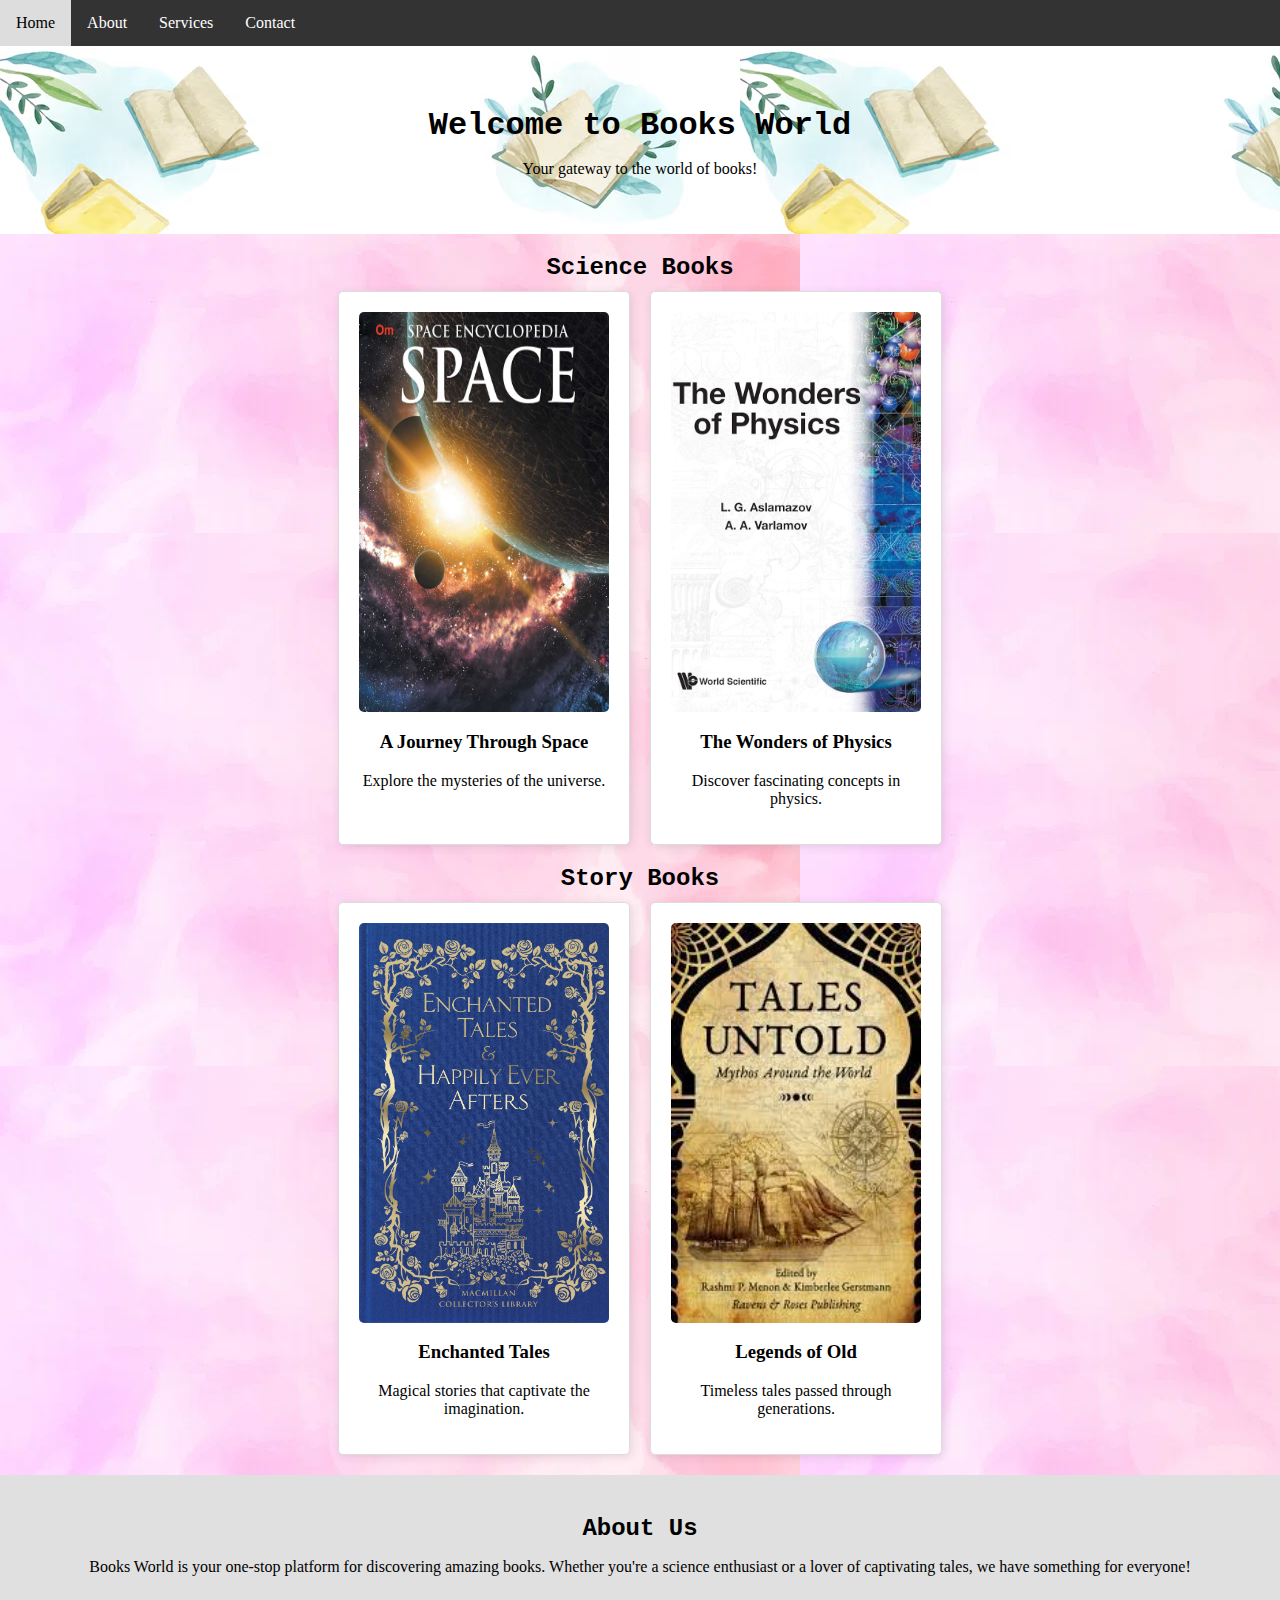
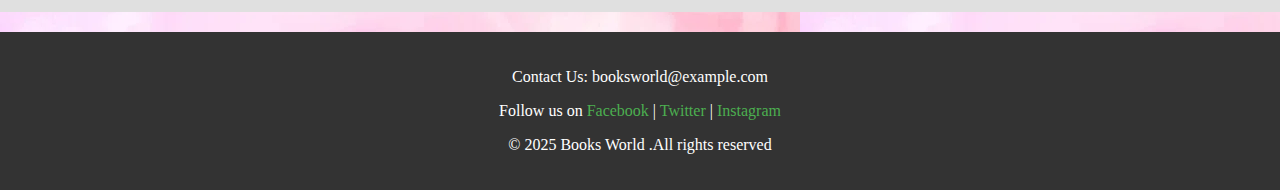
==== GitDemo/Website/website.html @ 0f0246ce "added" ====
<html lang="en">
<head>
    <meta charset="UTF-8">
    <meta name="viewport" content="width=device-width, initial-scale=1.0">
    <title>Books World</title>
    <link rel="stylesheet" href="styles.css">
<style>
    /* Styling the navigation bar */
    .navbar {
      background-color: #333;
      overflow: hidden;
    }

    /* Styling navigation links */
    .navbar a {
      float: left;
      display: block;
      color: white;
      text-align: center;
      padding: 14px 16px;
      text-decoration: none;
    }

    /* Adding hover effect */
    .navbar a:hover {
      background-color: #ddd;
      color: black;
    }
  </style>
</head>
<body>
    <div class="navbar">
        <a href="#home">Home</a>
        <a href="#about">About</a>
        <a href="#services">Services</a>
        <a href="#contact">Contact</a>
    </div>
    <header class="hero">
        <h1>Welcome to Books World</h1>
        <p>Your gateway to the world of books!</p>
    </header>
    <section class="science-books">
        <h2>Science Books</h2>
        <div class="book-grid">
            <div class="book">
                <img src="science1.jpg" alt="Science Book 1" width =300 height=400>
                <h3>A Journey Through Space</h3>
                <p>Explore the mysteries of the universe.</p>
            </div>
            <div class="book">
                <img src="science2.jpg" alt="Science Book 2" width =300 height=400>
                <h3>The Wonders of Physics</h3>
                <p>Discover fascinating concepts in physics.</p>
            </div>
        </div>
    </section>

    <section class="story-books">
        <h2>Story Books</h2>
        <div class="book-grid">
            <div class="book">
                <img src="story1.jpg" alt="Story Book 1" width =300 height=400>
                <h3>Enchanted Tales</h3>
                <p>Magical stories that captivate the imagination.</p>
            </div>
            <div class="book">
                <img src="story2.jpg" alt="Story Book 2"width =300 height=400>
                <h3>Legends of Old</h3>
                <p>Timeless tales passed through generations.</p>
            </div>
        </div>
    </section>

    <section class="about-us">
        <h2>About Us</h2>
        <p>Books World is your one-stop platform for discovering amazing books. Whether you're a science enthusiast or a lover of captivating tales, we have something for everyone!</p>
    </section>

    <footer>
        <p>Contact Us: booksworld@example.com</p>
        <p>Follow us on <a href="#">Facebook</a> | <a href="#">Twitter</a> | <a href="#">Instagram</a></p>
        <p>&copy; 2025 Books World .All rights reserved</p>
    </footer>
</body>
</html>
---- GitDemo/Website/styles.css ----
body {
    font-family: Times New Roman, serif;
    background-image: url(background.jpg);
    margin: 0;
    padding: 0;
    text-align: center;
    background-color: white;
}

.hero {
    background-image: url(herobg.jpg);
    color: black;
    padding: 40px 20px;
}

h1, h2 {
    font-family: Lucida Console, monospace  ;
    margin-bottom: 10px;
}

.book-grid {
    display: flex;
    flex-wrap: wrap;
    justify-content: center;
    gap: 20px;
}

.book {
    width: 250px;
    padding: 20px;
    border: 1px solid #ddd;
    border-radius: 5px;
    background-color: white;
    box-shadow: 2px 2px 10px rgba(0, 0, 0, 0.1);
}

img {
    max-width: 100%;
    border-radius: 5px;
}

.about-us {
    background-color: #e0e0e0;
    padding: 20px;
    margin-top: 20px;
}

footer {
    background-color: #333;
    color: white;
    padding: 20px;
    margin-top: 20px;
}

footer a {
    color: #4CAF50;
    text-decoration: none;
}

@media (max-width: 768px)
 {
    .book-grid {
        flex-direction: column;
        align-items: center;
    }
}
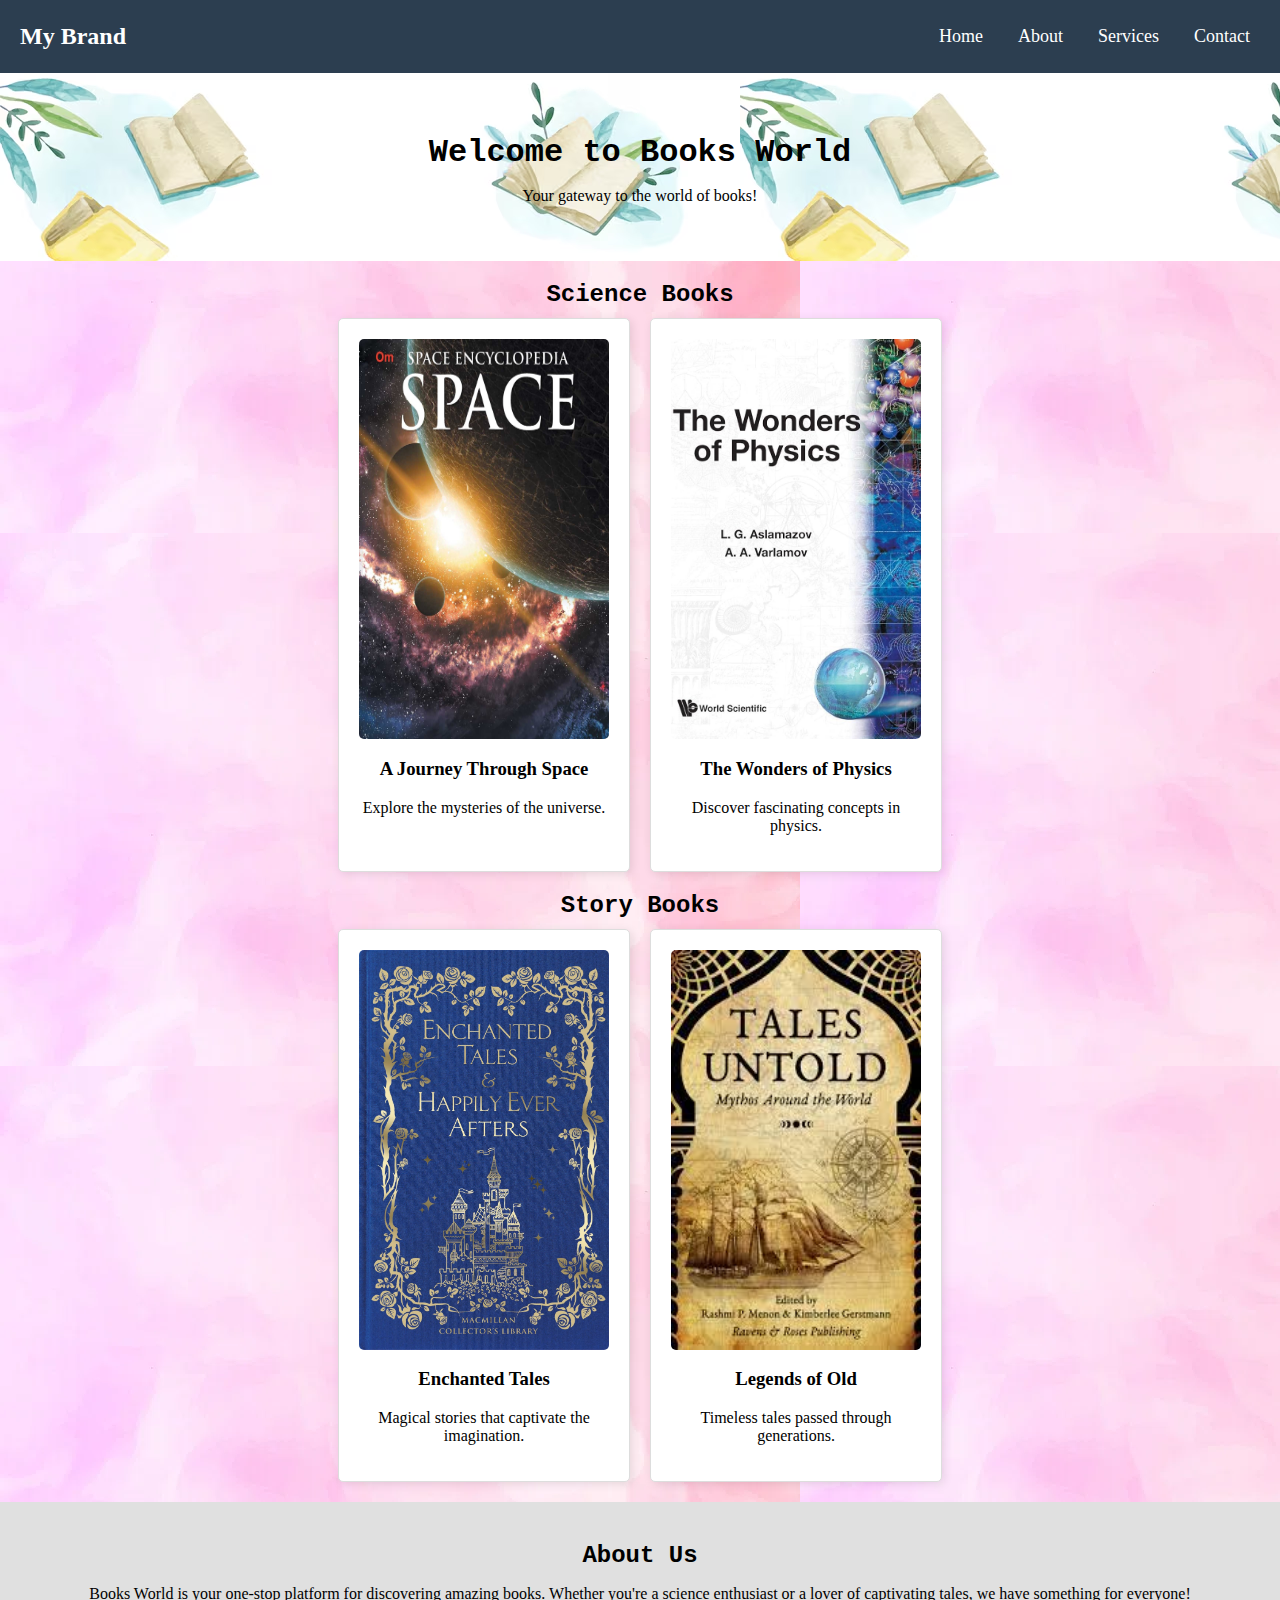
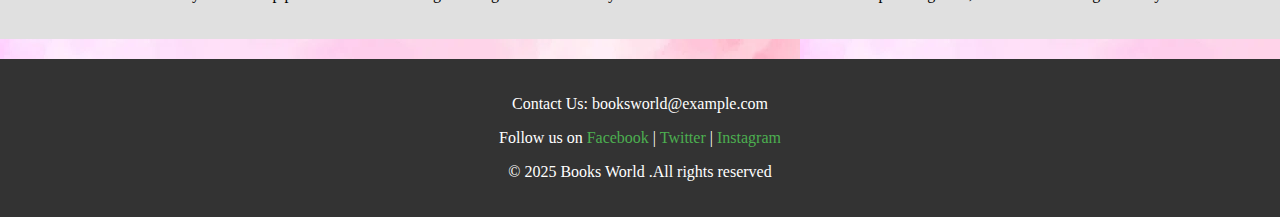
==== commit e69ad580: "added" ====
--- a/GitDemo/Website/website.html
+++ b/GitDemo/Website/website.html
@@ -5,37 +5,71 @@
     <meta name="viewport" content="width=device-width, initial-scale=1.0">
     <title>Books World</title>
     <link rel="stylesheet" href="styles.css">
-<style>
+  <style>
     /* Styling the navigation bar */
     .navbar {
-      background-color: #333;
-      overflow: hidden;
+      background-color: #2c3e50;
+      padding: 10px 20px;
+      display: flex;
+      justify-content: space-between;
+      align-items: center;
     }
 
-    /* Styling navigation links */
-    .navbar a {
-      float: left;
-      display: block;
+    /* Logo or brand */
+    .logo {
       color: white;
-      text-align: center;
-      padding: 14px 16px;
-      text-decoration: none;
+      font-size: 24px;
+      font-weight: bold;
     }
 
-    /* Adding hover effect */
-    .navbar a:hover {
-      background-color: #ddd;
-      color: black;
+    /* Navigation links */
+    .nav-links {
+      list-style: none;
+      display: flex;
+      gap: 15px;
+    }
+
+    .nav-links li {
+      position: relative;
+    }
+
+    .nav-links a {
+      text-decoration: none;
+      color: white;
+      padding: 10px;
+      font-size: 18px;
+      transition: 0.3s ease-in-out;
+    }
+
+    /* Hover effect */
+    .nav-links a:hover {
+      color: #f39c12;
+    }
+
+    /* Responsive */
+    @media (max-width: 768px) {
+      .navbar {
+        flex-direction: column;
+        align-items: flex-start;
+      }
+
+      .nav-links {
+        flex-direction: column;
+        gap: 10px;
+      }
     }
   </style>
 </head>
 <body>
-    <div class="navbar">
-        <a href="#home">Home</a>
-        <a href="#about">About</a>
-        <a href="#services">Services</a>
-        <a href="#contact">Contact</a>
-    </div>
+  <div class="navbar">
+    <div class="logo">My Brand</div>
+    <ul class="nav-links">
+      <li><a href="#home">Home</a></li>
+      <li><a href="#about">About</a></li>
+      <li><a href="#services">Services</a></li>
+      <li><a href="#contact">Contact</a></li>
+    </ul>
+  </div>
     <header class="hero">
         <h1>Welcome to Books World</h1>
         <p>Your gateway to the world of books!</p>
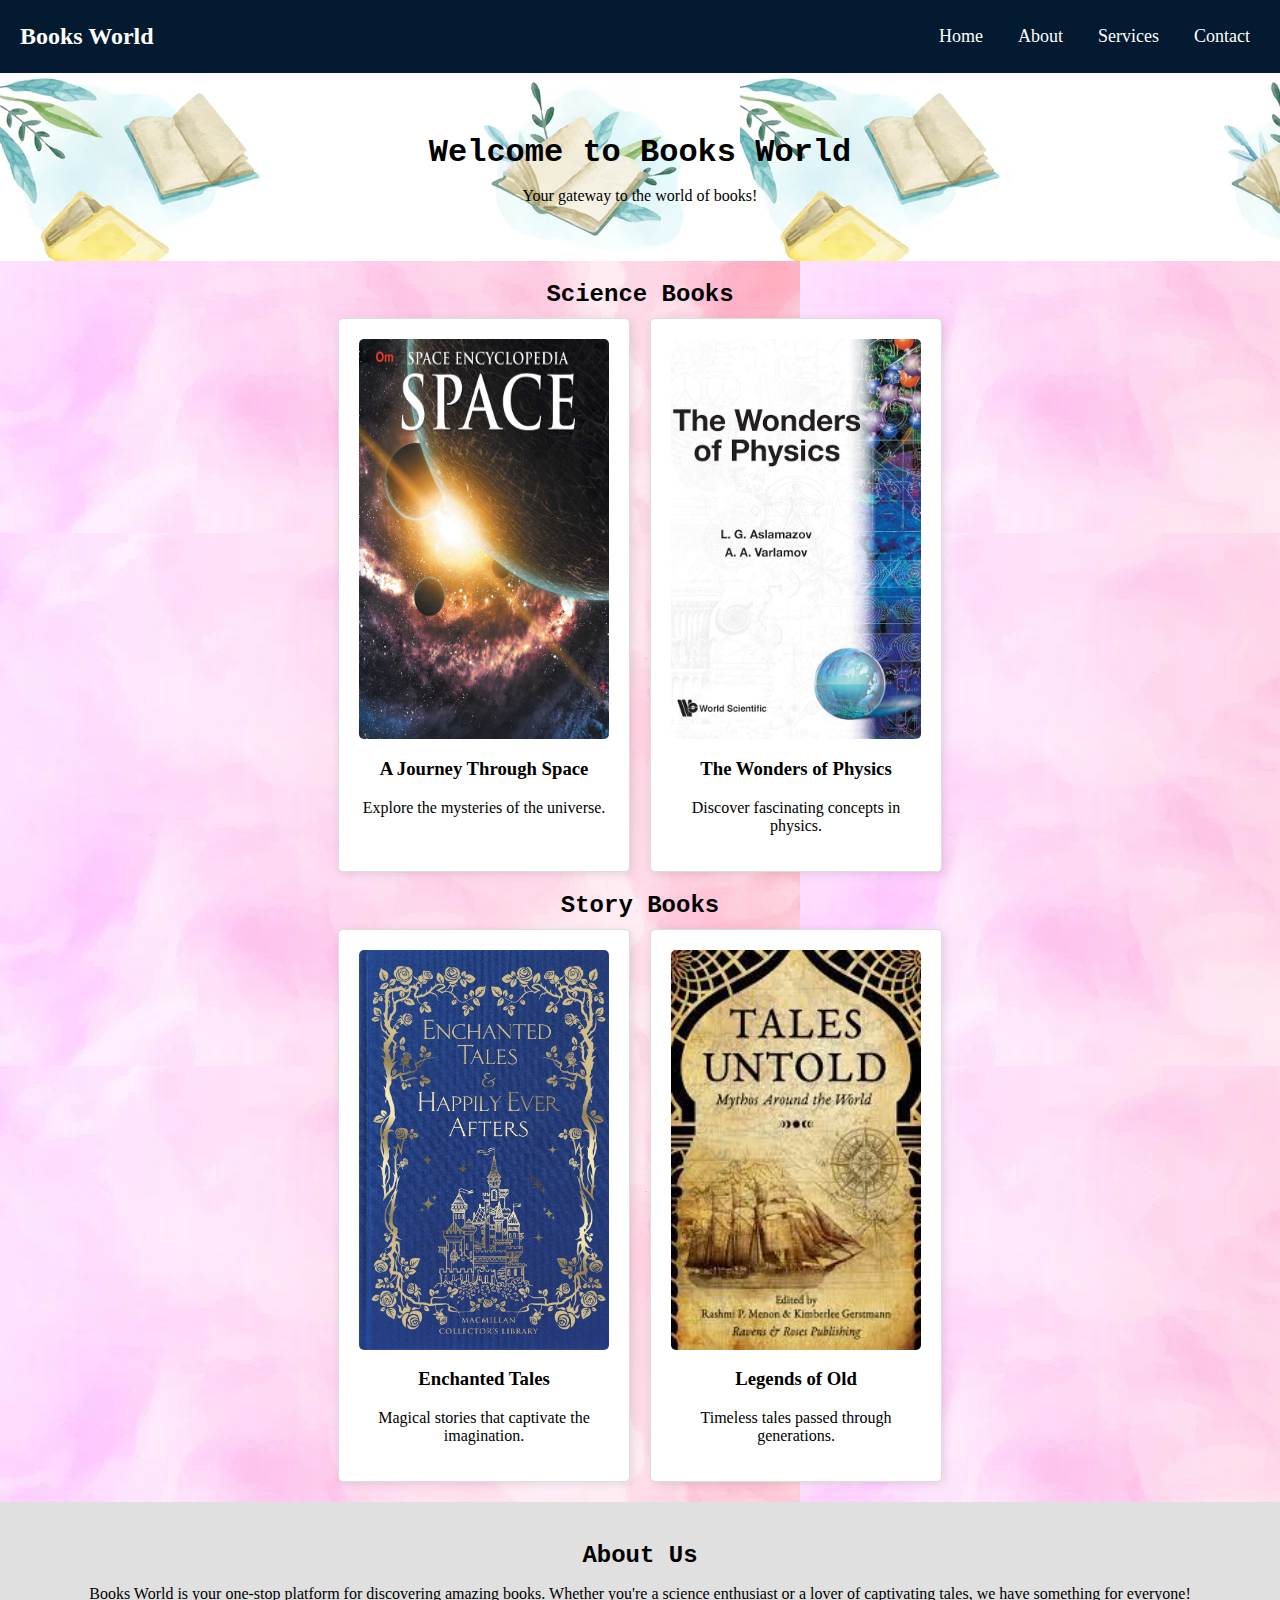
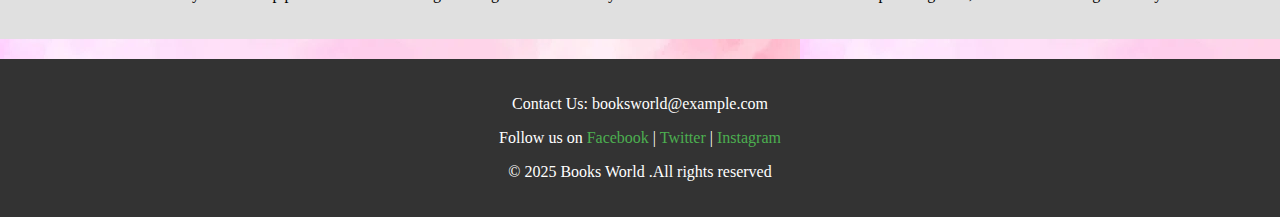
==== commit 25ca2a4c: "added" ====
--- a/GitDemo/Website/website.html
+++ b/GitDemo/Website/website.html
@@ -8,7 +8,7 @@
   <style>
     /* Styling the navigation bar */
     .navbar {
-      background-color: #2c3e50;
+      background-color: #031a31;
       padding: 10px 20px;
       display: flex;
       justify-content: space-between;
@@ -62,7 +62,7 @@
 </head>
 <body>
   <div class="navbar">
-    <div class="logo">My Brand</div>
+    <div class="logo">Books World</div>
     <ul class="nav-links">
       <li><a href="#home">Home</a></li>
       <li><a href="#about">About</a></li>
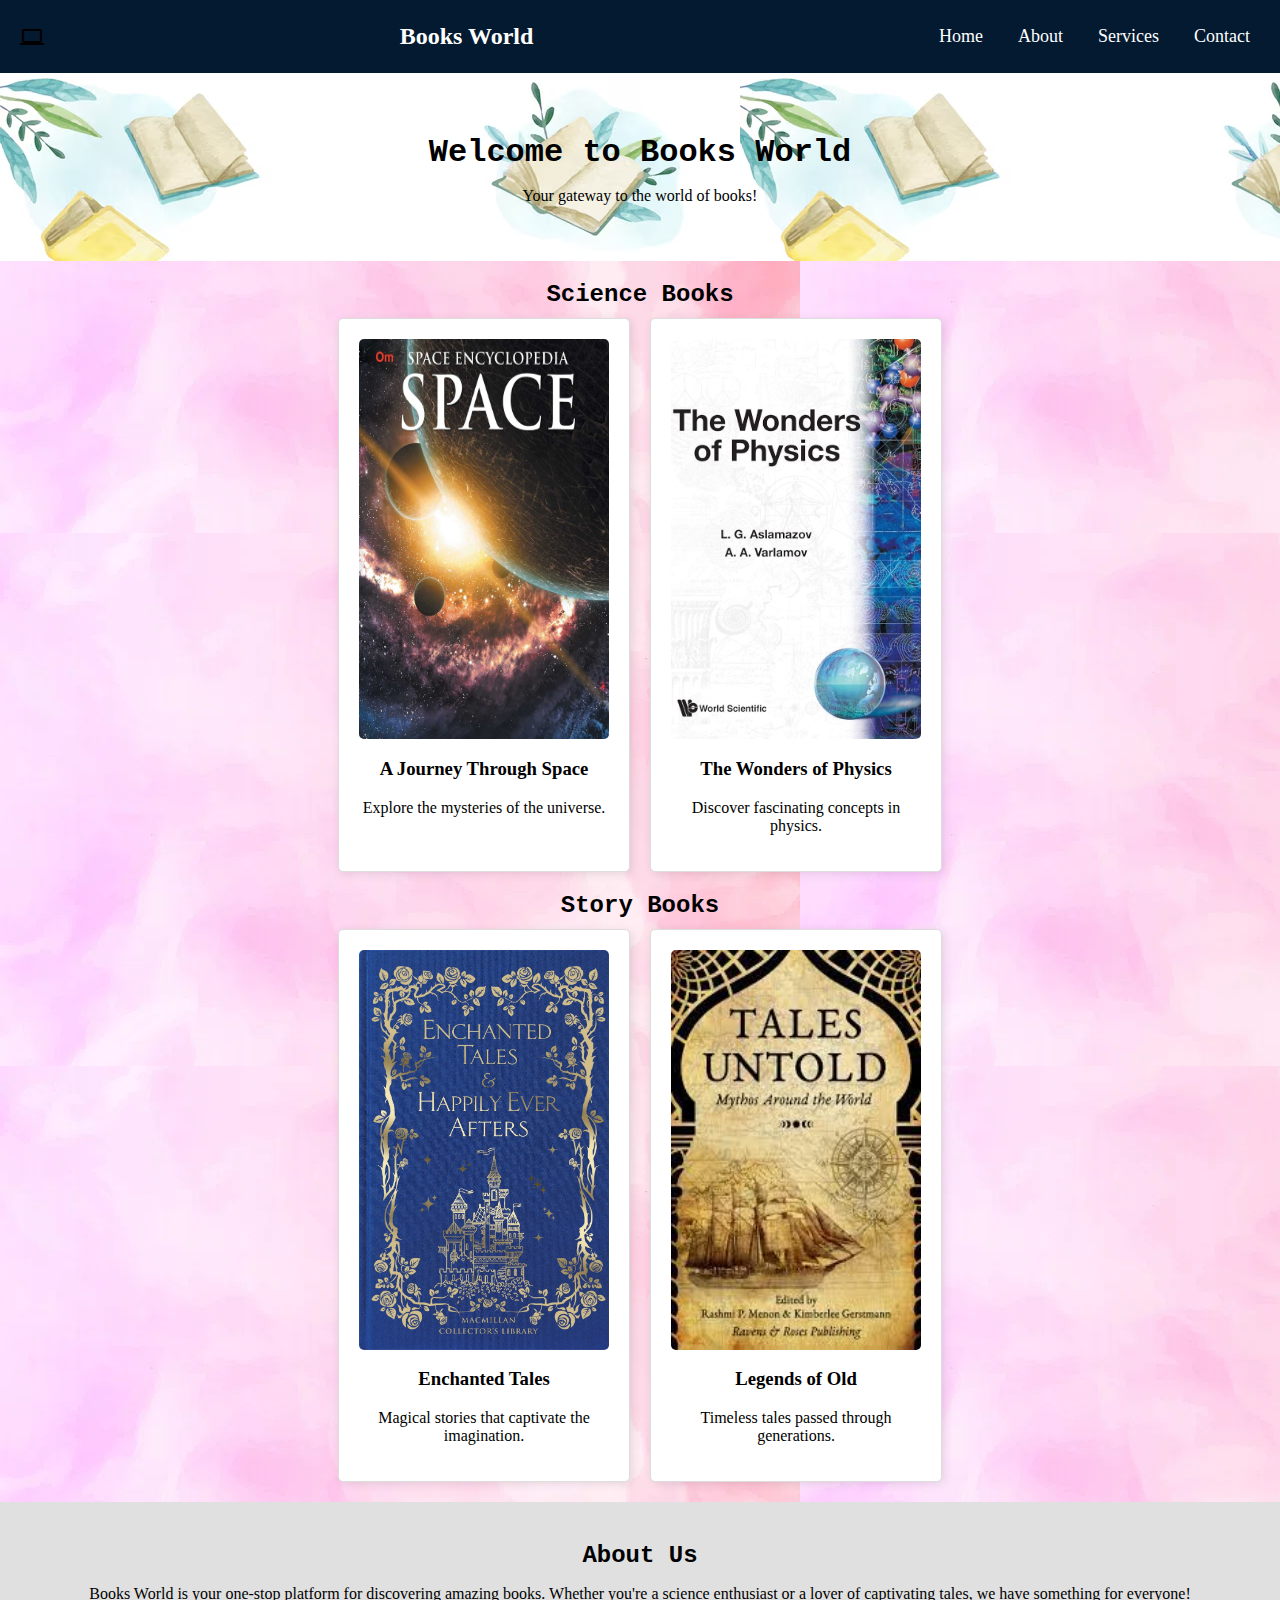
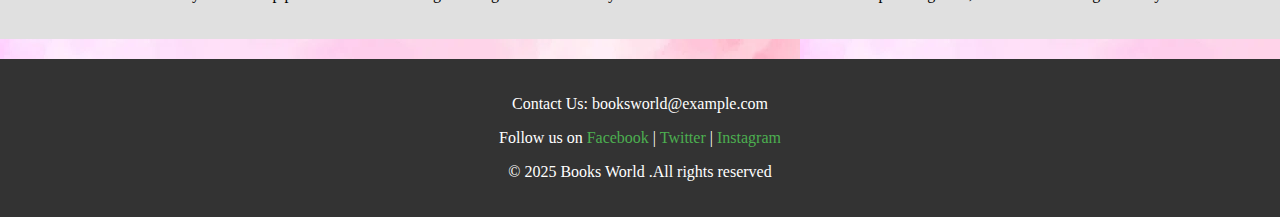
==== commit d4998337: "added" ====
--- a/GitDemo/Website/website.html
+++ b/GitDemo/Website/website.html
@@ -5,6 +5,7 @@
     <meta name="viewport" content="width=device-width, initial-scale=1.0">
     <title>Books World</title>
     <link rel="stylesheet" href="styles.css">
+    <link rel="stylesheet" href="https://fonts.googleapis.com/icon?family=Material+Icons">
   <style>
     /* Styling the navigation bar */
     .navbar {
@@ -61,7 +62,8 @@
   </style>
 </head>
 <body>
-  <div class="navbar">
+    <div class="navbar">
+    <i class="material-icons">computer</i>
     <div class="logo">Books World</div>
     <ul class="nav-links">
       <li><a href="#home">Home</a></li>
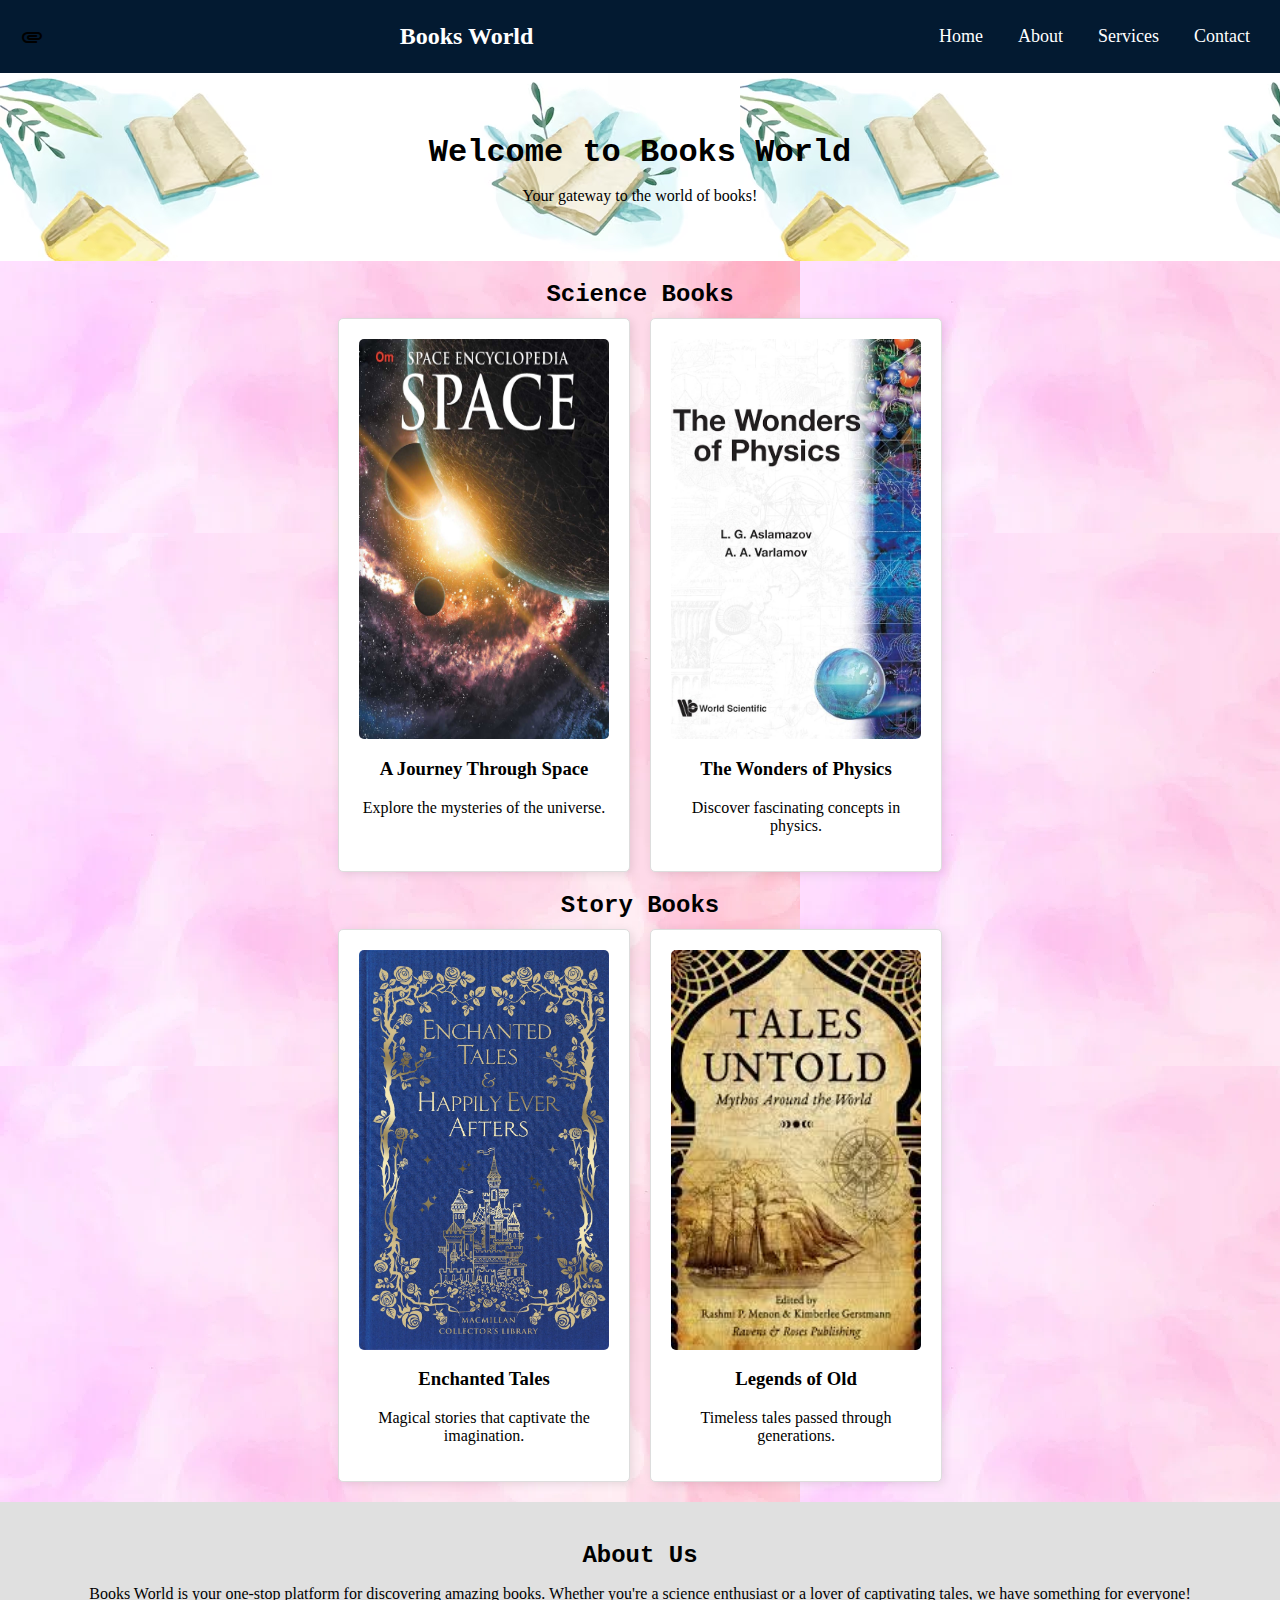
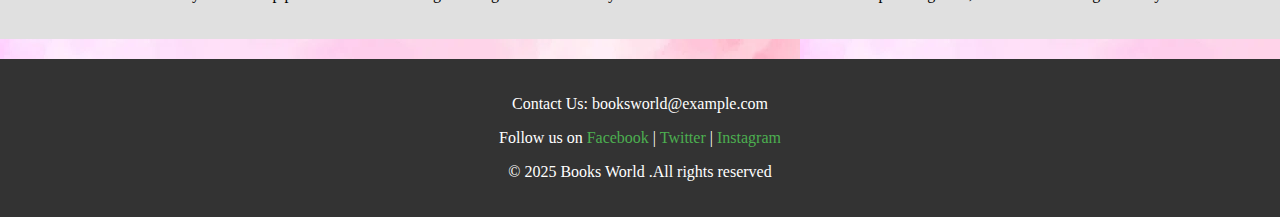
==== commit c2de0c94: "added" ====
--- a/GitDemo/Website/website.html
+++ b/GitDemo/Website/website.html
@@ -4,7 +4,7 @@
     <meta charset="UTF-8">
     <meta name="viewport" content="width=device-width, initial-scale=1.0">
     <title>Books World</title>
-    <link rel="stylesheet" href="styles.css">
+    <link rel="stylesheet" href="styles.css"> 
     <link rel="stylesheet" href="https://fonts.googleapis.com/icon?family=Material+Icons">
   <style>
     /* Styling the navigation bar */
@@ -63,7 +63,7 @@
 </head>
 <body>
     <div class="navbar">
-    <i class="material-icons">computer</i>
+    <i class="material-icons">attachment</i>
     <div class="logo">Books World</div>
     <ul class="nav-links">
       <li><a href="#home">Home</a></li>
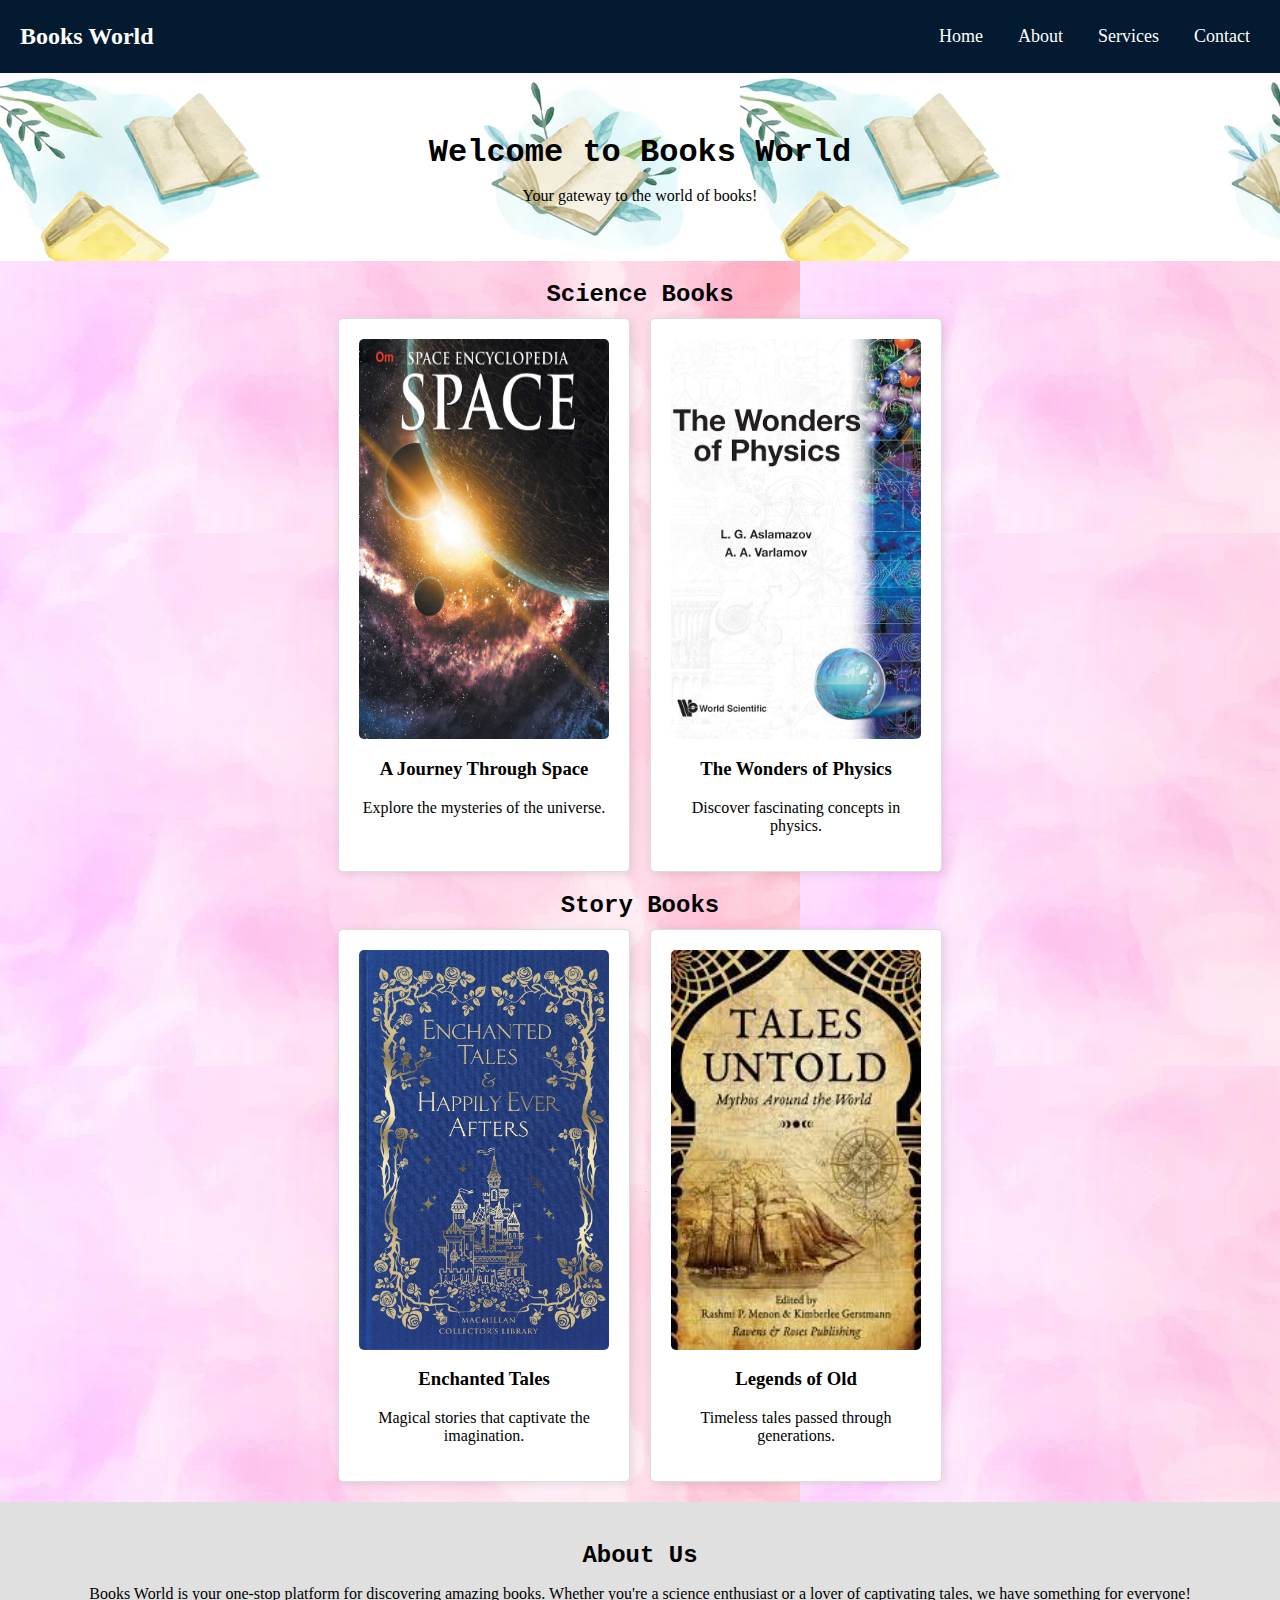
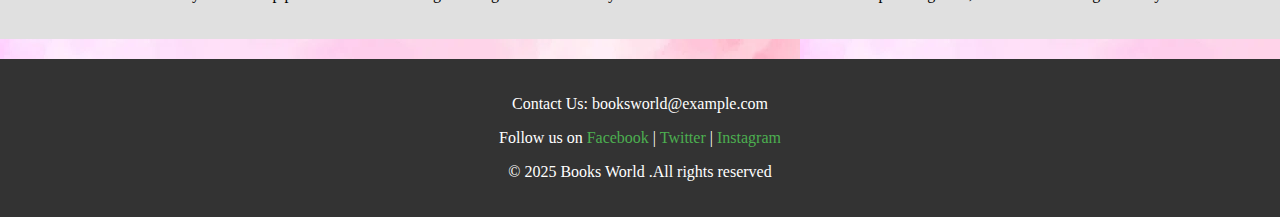
==== commit 0969ae7a: "added" ====
--- a/GitDemo/Website/website.html
+++ b/GitDemo/Website/website.html
@@ -5,7 +5,6 @@
     <meta name="viewport" content="width=device-width, initial-scale=1.0">
     <title>Books World</title>
     <link rel="stylesheet" href="styles.css"> 
-    <link rel="stylesheet" href="https://fonts.googleapis.com/icon?family=Material+Icons">
   <style>
     /* Styling the navigation bar */
     .navbar {
@@ -63,7 +62,6 @@
 </head>
 <body>
     <div class="navbar">
-    <i class="material-icons">attachment</i>
     <div class="logo">Books World</div>
     <ul class="nav-links">
       <li><a href="#home">Home</a></li>
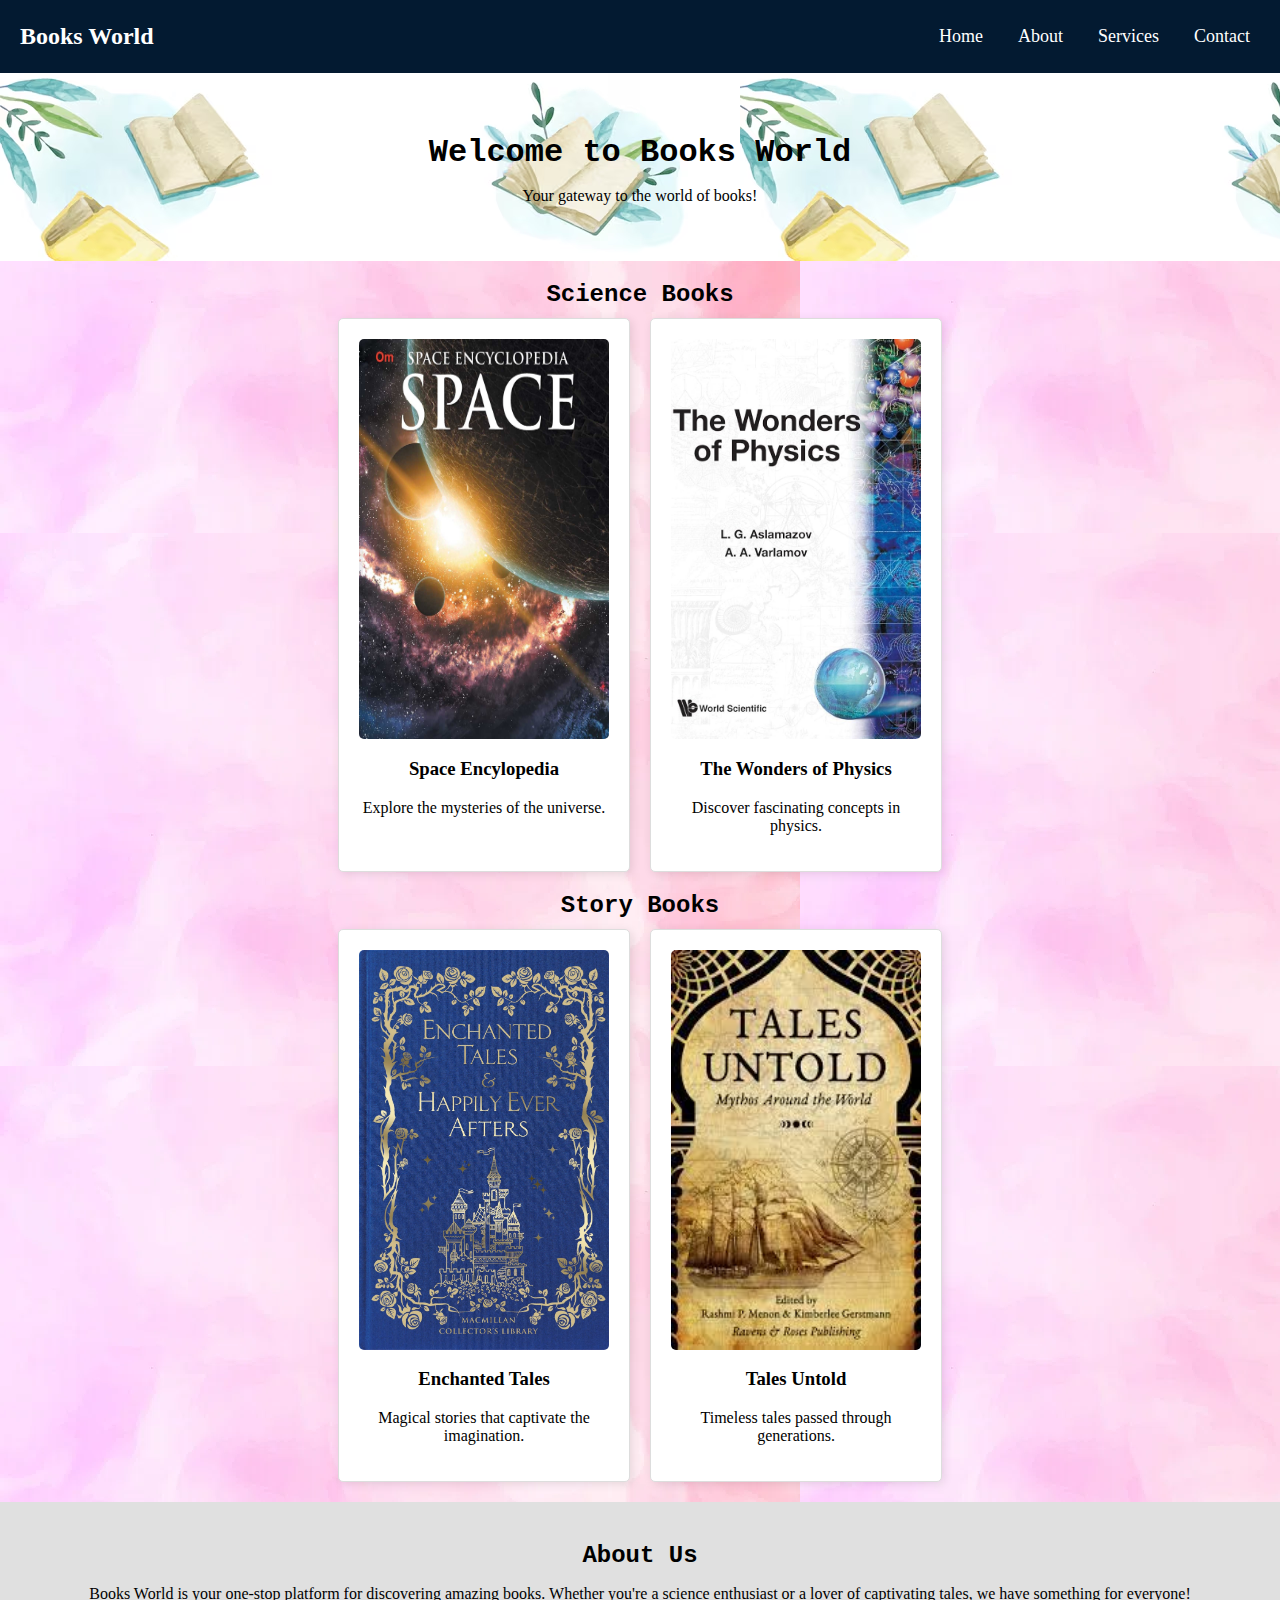
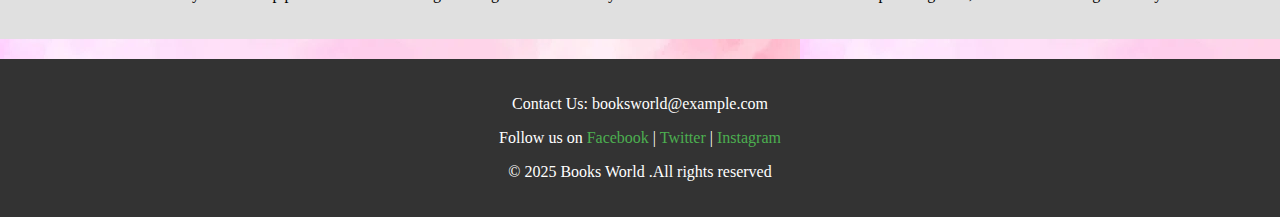
==== commit 91069333: "added" ====
--- a/GitDemo/Website/website.html
+++ b/GitDemo/Website/website.html
@@ -79,7 +79,7 @@
         <div class="book-grid">
             <div class="book">
                 <img src="science1.jpg" alt="Science Book 1" width =300 height=400>
-                <h3>A Journey Through Space</h3>
+                <h3> Space Encylopedia</h3>
                 <p>Explore the mysteries of the universe.</p>
             </div>
             <div class="book">
@@ -100,7 +100,7 @@
             </div>
             <div class="book">
                 <img src="story2.jpg" alt="Story Book 2"width =300 height=400>
-                <h3>Legends of Old</h3>
+                <h3>Tales Untold</h3>
                 <p>Timeless tales passed through generations.</p>
             </div>
         </div>
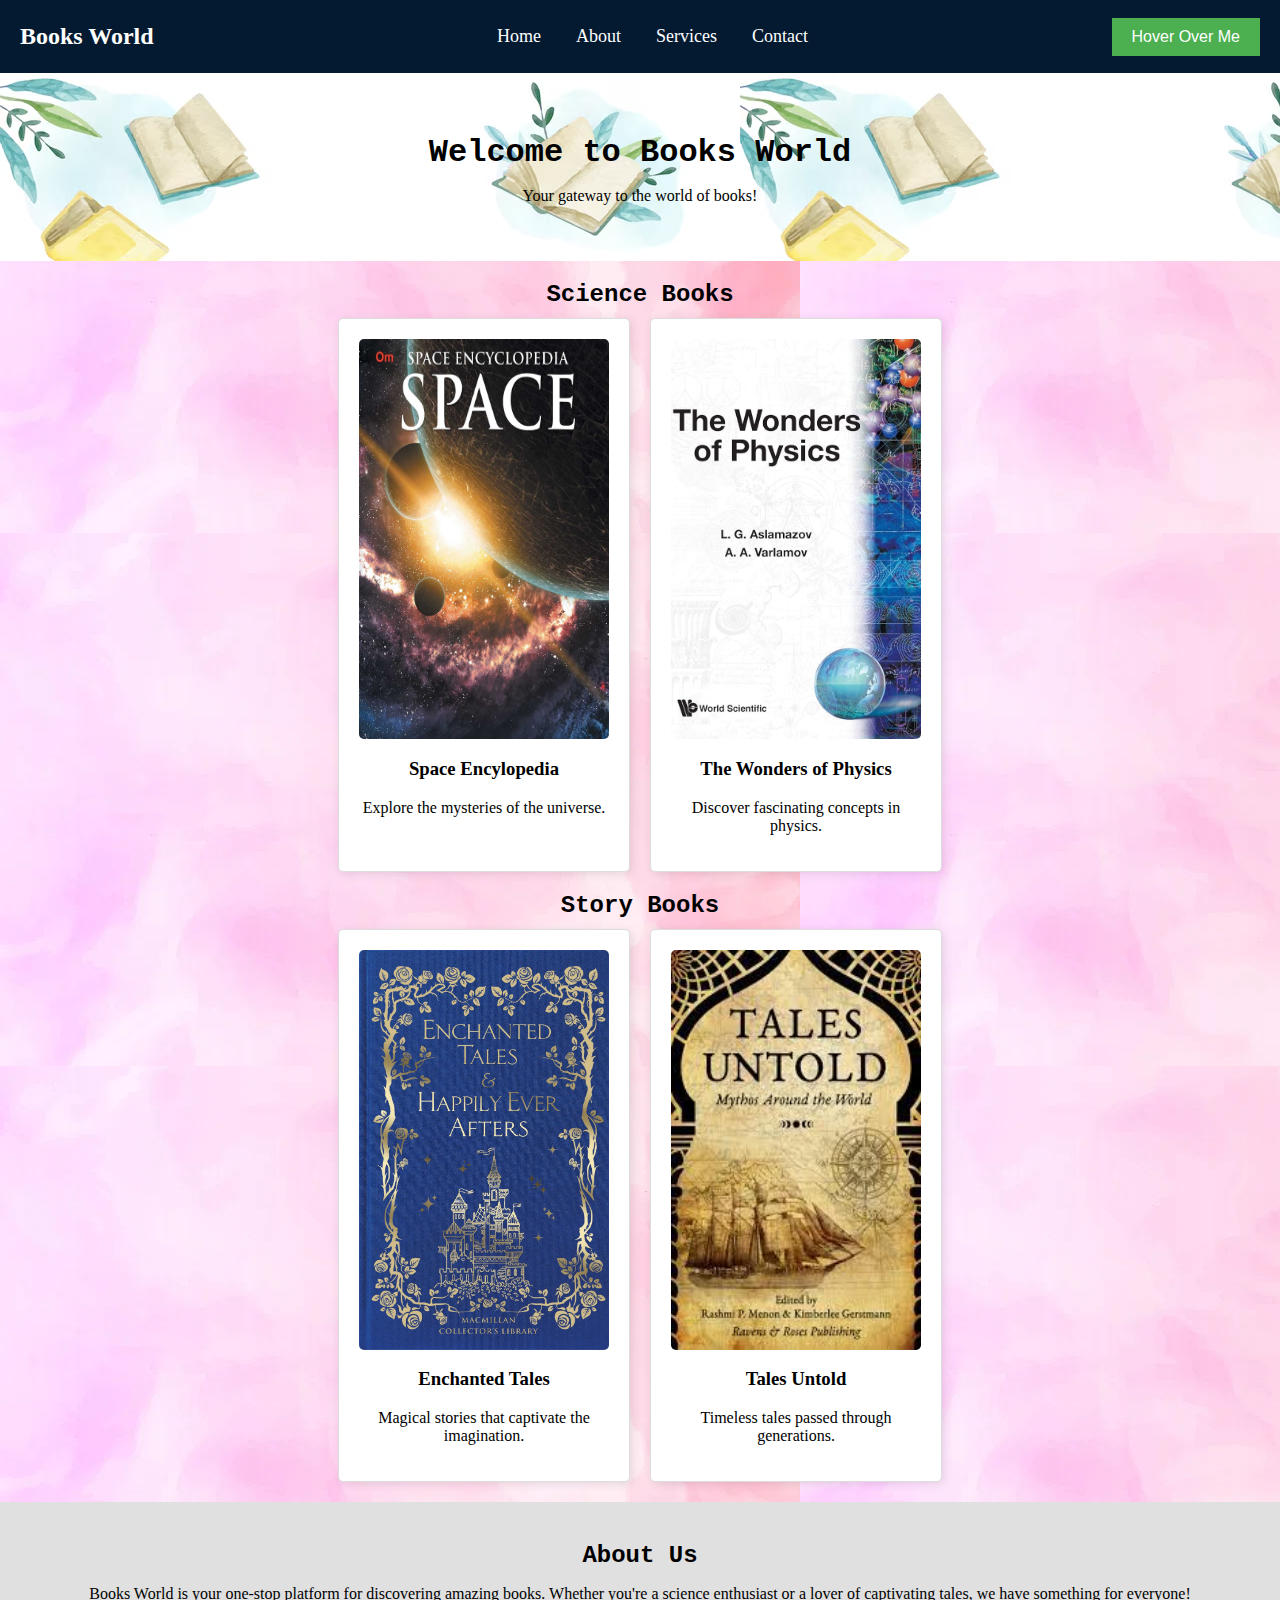
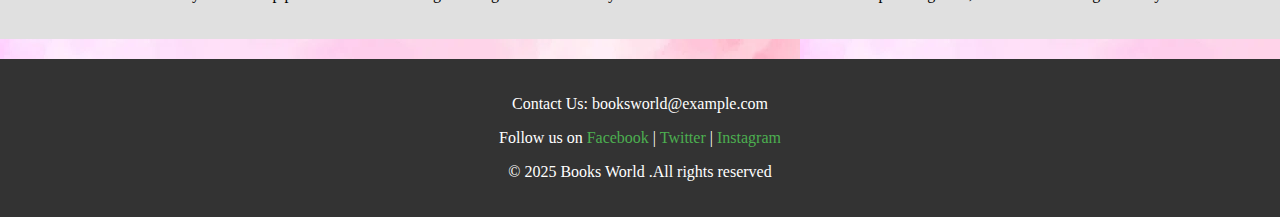
==== commit 3a62f7c2: "added" ====
--- a/GitDemo/Website/website.html
+++ b/GitDemo/Website/website.html
@@ -69,6 +69,7 @@
       <li><a href="#services">Services</a></li>
       <li><a href="#contact">Contact</a></li>
     </ul>
+    <button class="hover-button">Hover Over Me</button>
   </div>
     <header class="hero">
         <h1>Welcome to Books World</h1>
--- a/GitDemo/Website/styles.css
+++ b/GitDemo/Website/styles.css
@@ -6,7 +6,20 @@
     text-align: center;
     background-color: white;
 }
+.hover-button
+{
+    background-color: #4CAF50; /* Initial green color */
+    color: white;
+    border: none;
+    padding: 10px 20px;
+    font-size: 16px;
+    cursor: pointer;
+    transition: background-color 0.3s ease; /* Smooth transition */
+}
 
+.hover-button:hover {
+    background-color: #45a049; /* Change to darker green on hover */
+}
 .hero {
     background-image: url(herobg.jpg);
     color: black;
